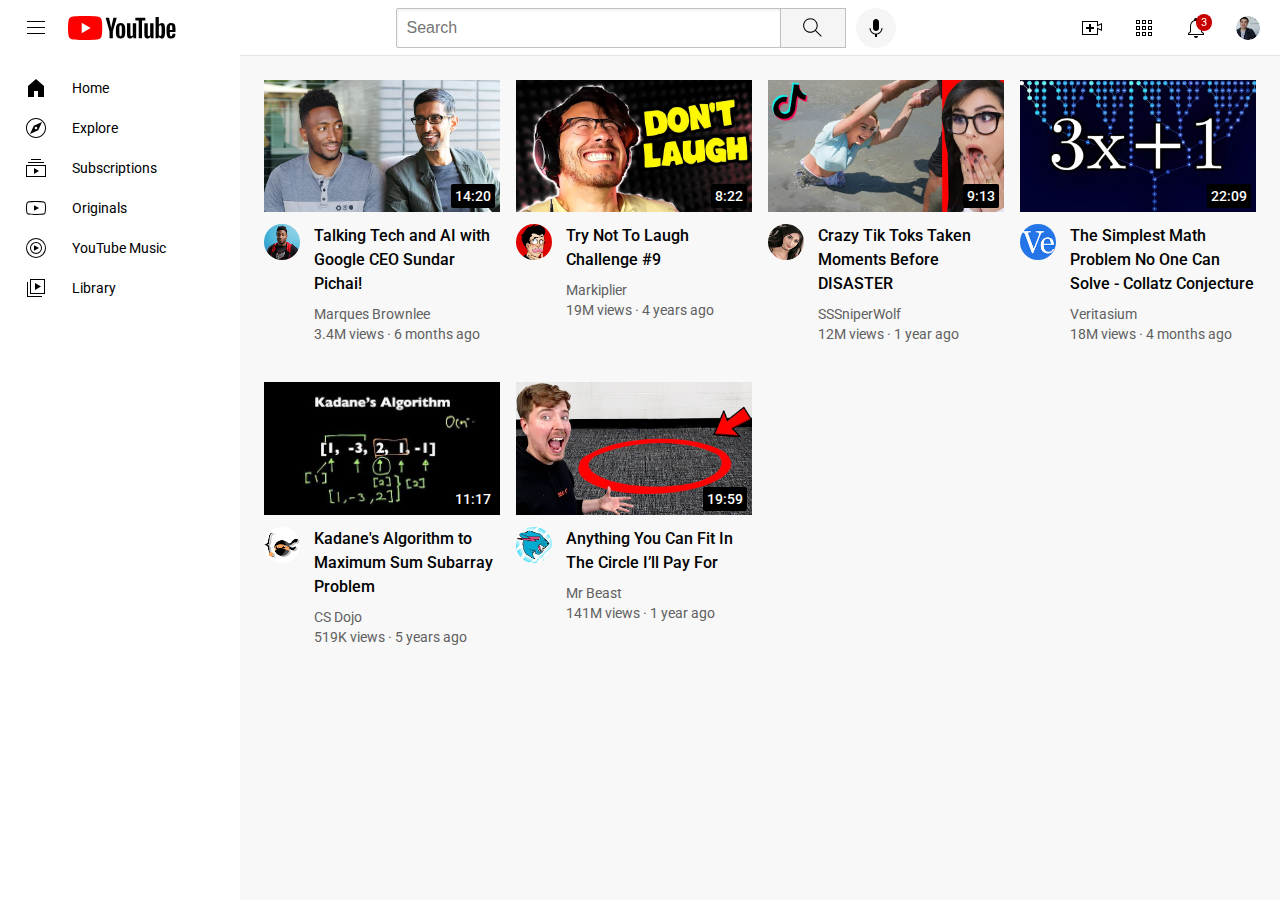
==== youtube.html @ f2cada15 "Initial upload" ====
<!DOCTYPE html>
<html>
	<head>
		<title>YouTube.com Clone</title>

		<link rel="preconnect" href="https://fonts.googleapis.com" />
		<link rel="preconnect" href="https://fonts.gstatic.com" crossorigin />
		<link
			href="https://fonts.googleapis.com/css2?family=Roboto:wght@400;500;700&display=swap"
			rel="stylesheet"
		/>

		<link rel="stylesheet" href="styles/general.css" />
		<link rel="stylesheet" href="styles/header.css" />
		<link rel="stylesheet" href="styles/sidebar.css" />
		<link rel="stylesheet" href="styles/video.css" />
	</head>
	<body>
		<header class="header">
			<div class="left-section">
				<img src="icons/hamburger-menu.svg" class="hamburger-menu" />
				<img src="icons/youtube-logo.svg" class="youtube-logo" />
			</div>
			<div class="middle-section">
				<input class="search-bar" type="text" placeholder="Search" />
				<button class="search-btn">
					<img class="search-icon" src="icons/search.svg" />
					<div class="tooltip">Search</div>
				</button>
				<!-- Put position absolute inside position relative to create tooltips -->
				<button class="voice-search-btn">
					<img class="voice-search-icon" src="icons/voice-search-icon.svg" />
					<div class="tooltip">Search with Your Voice</div>
				</button>
			</div>
			<div class="right-section">
				<div class="upload-icon-container">
					<img class="upload-icon" src="icons/upload.svg" />
					<div class="tooltip">Create</div>
				</div>

				<div class="youtube-apps-container">
					<img class="youtube-apps-icon" src="icons/youtube-apps.svg" />
					<div class="tooltip">YouTube Apps</div>
				</div>
				<div class="notifications-icon-container">
					<img class="notifications-icon" src="icons/notifications.svg" />
					<div class="notifications-count">3</div>
					<div class="tooltip">Notifications</div>
				</div>
				<div class="your-profile-container">
					<img
						class="current-user-picture"
						src="channel-pictures/my-channel.jpeg"
					/>
					<div class="tooltip">Your Account</div>
				</div>
			</div>
		</header>

		<nav class="sidebar">
			<div class="sidebar-link">
				<img src="icons/home.svg" />
				<div>Home</div>
			</div>
			<div class="sidebar-link">
				<img src="icons/explore.svg" />
				<div>Explore</div>
			</div>
			<div class="sidebar-link">
				<img src="icons/subscriptions.svg" />
				<div>Subscriptions</div>
			</div>
			<div class="sidebar-link">
				<img src="icons/originals.svg" />
				<div>Originals</div>
			</div>
			<div class="sidebar-link">
				<img src="icons/youtube-music.svg" />
				<div>YouTube Music</div>
			</div>
			<div class="sidebar-link">
				<img src="icons/library.svg" />
				<div>Library</div>
			</div>
		</nav>

		<main>
			<section class="main-grid">
				<a href="https://m.youtube.com/watch?v=n2RNcPRtAiY">
					<div class="video-preview">
						<div class="thumbnail-row">
							<img class="thumbnail" src="thumbnails/thumbnail-1.webp" />
							<div class="video-time">14:20</div>
						</div>
						<div class="video-info-grid">
							<div class="channel-picture">
								<div class="channel-picture-container">
									<img
										class="profile-picture"
										src="channel-pictures/channel-1.jpeg"
									/>
									<div class="tooltip">
										<img src="channel-pictures/channel-1.jpeg" />
										<div class="channel-info">
											<div class="tooltip-channel-name">Marques Brownlee</div>
											<div class="tooltip-channel-subs">15M subscribers</div>
										</div>
									</div>
								</div>
							</div>
							<div class="video-info">
								<p class="video-title">
									Talking Tech and AI with Google CEO Sundar Pichai!
								</p>
								<p class="video-author">Marques Brownlee</p>
								<p class="video-stats">3.4M views &#183; 6 months ago</p>
							</div>
						</div>
					</div>
				</a>

				<a href="https://www.youtube.com/watch?v=mP0RAo9SKZk">
					<div class="video-preview">
						<div class="thumbnail-row">
							<img class="thumbnail" src="thumbnails/thumbnail-2.webp" />
							<div class="video-time">8:22</div>
						</div>
						<div class="video-info-grid">
							<div class="channel-picture">
								<div class="channel-picture-container">
									<img
										class="profile-picture"
										src="channel-pictures/channel-2.jpeg"
									/>
									<div class="tooltip">
										<img src="channel-pictures/channel-2.jpeg" />
										<div class="channel-info">
											<div class="tooltip-channel-name">Markiplier</div>
											<div class="tooltip-channel-subs">3M subscribers</div>
										</div>
									</div>
								</div>
							</div>
							<div class="video-info">
								<p class="video-title">Try Not To Laugh Challenge #9</p>
								<p class="video-author">Markiplier</p>
								<p class="video-stats">19M views &#183; 4 years ago</p>
							</div>
						</div>
					</div>
				</a>

				<a href="https://m.youtube.com/watch?v=FgjPQQeTh1w">
					<div class="video-preview">
						<div class="thumbnail-row">
							<img class="thumbnail" src="thumbnails/thumbnail-3.webp" />
							<div class="video-time">9:13</div>
						</div>
						<div class="video-info-grid">
							<div class="channel-picture">
								<div class="channel-picture-container">
									<img
										class="profile-picture"
										src="channel-pictures/channel-3.jpeg"
									/>
									<div class="tooltip">
										<img src="channel-pictures/channel-3.jpeg" />
										<div class="channel-info">
											<div class="tooltip-channel-name">SSSniperWolf</div>
											<div class="tooltip-channel-subs">300k subscribers</div>
										</div>
									</div>
								</div>
							</div>
							<div class="video-info">
								<p class="video-title">
									Crazy Tik Toks Taken Moments Before DISASTER
								</p>
								<p class="video-author">SSSniperWolf</p>
								<p class="video-stats">12M views &#183; 1 year ago</p>
							</div>
						</div>
					</div>
				</a>

				<a href="https://m.youtube.com/watch?v=094y1Z2wpJg">
					<div class="video-preview">
						<div class="thumbnail-row">
							<img class="thumbnail" src="thumbnails/thumbnail-4.webp" />
							<div class="video-time">22:09</div>
						</div>
						<div class="video-info-grid">
							<div class="channel-picture">
								<div class="channel-picture-container">
									<img
										class="profile-picture"
										src="channel-pictures/channel-4.jpeg"
									/>
									<div class="tooltip">
										<img src="channel-pictures/channel-4.jpeg" />
										<div class="channel-info">
											<div class="tooltip-channel-name">Veritasium</div>
											<div class="tooltip-channel-subs">8.2M subscribers</div>
										</div>
									</div>
								</div>
							</div>
							<div class="video-info">
								<p class="video-title">
									The Simplest Math Problem No One Can Solve - Collatz
									Conjecture
								</p>
								<p class="video-author">Veritasium</p>
								<p class="video-stats">18M views &#183; 4 months ago</p>
							</div>
						</div>
					</div>
				</a>

				<a href="https://m.youtube.com/watch?v=86CQq3pKSUw"
					><div class="video-preview">
						<div class="thumbnail-row">
							<img class="thumbnail" src="thumbnails/thumbnail-5.webp" />
							<div class="video-time">11:17</div>
						</div>
						<div class="video-info-grid">
							<div class="channel-picture">
								<div class="channel-picture-container">
									<img
										class="profile-picture"
										src="channel-pictures/channel-5.jpeg"
									/>
									<div class="tooltip">
										<img src="channel-pictures/channel-5.jpeg" />
										<div class="channel-info">
											<div class="tooltip-channel-name">CS Dojo</div>
											<div class="tooltip-channel-subs">1.2M subscribers</div>
										</div>
									</div>
								</div>
							</div>
							<div class="video-info">
								<p class="video-title">
									Kadane's Algorithm to Maximum Sum Subarray Problem
								</p>
								<p class="video-author">CS Dojo</p>
								<p class="video-stats">519K views &#183; 5 years ago</p>
							</div>
						</div>
					</div>
				</a>

				<a href="https://m.youtube.com/watch?v=yXWw0_UfSFg">
					<div class="video-preview">
						<div class="thumbnail-row">
							<img class="thumbnail" src="thumbnails/thumbnail-6.webp" />
							<div class="video-time">19:59</div>
						</div>
						<div class="video-info-grid">
							<div class="channel-picture">
								<div class="channel-picture-container">
									<img
										class="profile-picture"
										src="channel-pictures/channel-6.jpeg"
									/>
									<div class="tooltip">
										<img src="channel-pictures/channel-6.jpeg" />
										<div class="channel-info">
											<div class="tooltip-channel-name">Mr Beast</div>
											<div class="tooltip-channel-subs">33M subscribers</div>
										</div>
									</div>
								</div>
							</div>
							<div class="video-info">
								<p class="video-title">
									Anything You Can Fit In The Circle I’ll Pay For
								</p>
								<p class="video-author">Mr Beast</p>
								<p class="video-stats">141M views &#183; 1 year ago</p>
							</div>
						</div>
					</div>
				</a>
			</section>
		</main>
	</body>
</html>
---- styles/general.css ----
p {
    margin-top: 0;
    margin-bottom: 0;
}

body {
    /* This style below will be inherited by the whole webpage */
    margin: 0;
    padding-top: 80px;
    padding-left: 96px;
    padding-right: 24px;
    background-color: rgb(248,248,248);
    font-family: Roboto, Arial;
}

@media (min-width: 1200.1px) {
    body {
      margin-left: 168px;
    }
  }
---- styles/header.css ----
.header {
  height: 55px;
  display: flex;
  flex-direction: row;
  justify-content: space-between;
  position: fixed;
  top: 0;
  left: 0;
  right: 0;
  height: 55px;
  background-color: white;
  border-bottom-width: 1px;
  border-bottom-style: solid;
  border-bottom-color: rgb(228,228,228);
  z-index: 100;
}

.left-section {
  display: flex;
  align-items: center;
}

.hamburger-menu {
  height: 24px;
  margin-left: 24px;
  margin-right: 20px;
}

.youtube-logo {
  height: 24px;
}

.middle-section {
  flex: 1;
  margin-left: 70px;
  margin-right: 35px;
  max-width: 500px;
  display: flex;
  align-items: center;
}

.search-bar {
  flex: 1;
  height: 36px;
  padding-left: 10px;
  font-size: 16px;
  border: 1px solid rgb(192,192,192);
  border-radius: 2px;
  box-shadow: inset 1px 2px 3px rgba(0, 0, 0, 0.05);
  width: 0;
}

.search-bar::placeholder {
  font-size: 16px;
}

.search-icon {
  height: 25px;
}

.search-btn {
  height: 40px;
  width: 66px;
  background-color: rgb(245, 245, 245);
  border-width: 1px;
  border-style: solid;
  border-color: rgb(192, 192, 192);
  margin-left: -1px;
  margin-right: 10px;
  cursor: pointer;
}

.search-btn,
.voice-search-btn,
.upload-icon-container,
.youtube-apps-container,
.notifications-icon-container,
.your-profile-container {
  display: flex;
  position: relative;
  justify-content: center;
  align-items: center;
  cursor: pointer;
}


.search-btn .tooltip,
.voice-search-btn .tooltip,
.upload-icon-container .tooltip,
.youtube-apps-container .tooltip,
.notifications-icon-container .tooltip,
.your-profile-container .tooltip
 {
  position: absolute;
  background-color: gray;
  color: white;
  padding: 4px 8px;
  border-radius: 2px;
  font-size: 12px;
  bottom: -30px;
  opacity: 0;
  transition: opacity 0.15s;
  pointer-events: none;
  white-space: nowrap;
  font-family: Roboto, Arial;
}

.search-btn:hover .tooltip,
.voice-search-btn:hover .tooltip,
.upload-icon-container:hover .tooltip,
.youtube-apps-container:hover .tooltip,
.notifications-icon-container:hover .tooltip,
.your-profile-container:hover .tooltip {
  opacity: 1;
}


.voice-search-icon {
    height: 24px;
}

.voice-search-btn {
  height: 40px;
  width: 40px;
  border-radius: 20px;
  border: none;
  background-color: rgb(245,245,245);
}

.right-section {
  width: 180px;
  margin-right: 20px;
  display: flex;
  align-items: center;
  justify-content: space-between;
  flex-shrink: 0;
}

.upload-icon {
    height: 24px;
}

.youtube-apps-icon {
    height: 24px;
}

.notifications-count {
  position: absolute;
  top: -2px;
  right: -4px;
  background-color: rgb(200,0,0);
  color: white;
  font-size: 11px;
  padding: 2px 5px;
  border-radius: 25px;
}

.notifications-icon {
    height: 24px;
}

.current-user-picture {
    height: 24px;
    border-radius: 12px;
}
---- styles/sidebar.css ----
@media (max-width: 1200px) {
  .sidebar {
    position: fixed;
    left: 0;
    bottom: 0;
    top: 55px;
    background-color: white;
    width: 72px;
    z-index: 200;
    padding-top: 5px;
  }

  .sidebar-link {
    height: 74px;
    display: flex;
    justify-content: center;
    align-items: center;
    flex-direction: column;
    cursor: pointer;
  }

  .sidebar-link:hover {
    background-color: rgb(235, 235, 235);
  }

  .sidebar-link img {
    height: 24px;
    margin-bottom: 4px;
  }

  .sidebar-link div {
    font-family: Roboto, Arial;
    font-size: 10px;
  }
}

@media (min-width: 1200.1px) {
  .sidebar {
    position: fixed;
    left: 0;
    bottom: 0;
    top: 55px;
    background-color: white;
    width: 240px;
    z-index: 200;
    padding-top: 13px;
  }

  .sidebar-link {
    display: flex;
    align-items: center;
    cursor: pointer;
    padding: 8px 24px;
  }

  .sidebar-link:hover {
    background-color: rgb(235, 235, 235);
  }

  .sidebar-link img {
    height: 24px;
    margin-right: 24px;
  }

  .sidebar-link div {
    font-family: Roboto, Arial;
    font-size: 14px;
  }
}
---- styles/video.css ----
.main-grid {
    display: grid;
    grid-template-columns: 1fr 1fr 1fr;
    column-gap: 16px;
    row-gap: 40px;
}

@media (max-width: 750px) {
    .main-grid {
        grid-template-columns: 1fr 1fr;
    }
}

@media (min-width: 751px) and (max-width: 999px) {
    .main-grid {
        grid-template-columns: 1fr 1fr 1fr;
    }
}

@media (min-width: 1000px) {
    .main-grid {
        grid-template-columns: 1fr 1fr 1fr 1fr;
    }
}


.main-grid a, 
.main-grid a:visited, 
.main-grid a:active, 
.main-grid a:hover {
    color: #000000;
    text-decoration: none;
}


.thumbnail {
    width: 100%;
}

.thumbnail-row {
    margin-bottom: 8px;
    position: relative;
}

.video-time {
    position: absolute;
    background-color: rgba(0,0,0);
    color: white;
    right: 5px;
    bottom: 8px;
    font-size: 12px;
    font-weight: 500;
    padding: 4px;
    border-radius: 2px;
}

.video-info-grid {
    display: grid;
    grid-template-columns: 50px 1fr;
}

.profile-picture {
    width: 36px;
    border-radius: 50px;
}

.video-title {
    margin-top: 0;
    font-size: 14px;
    font-weight: 500;
    line-height: 20px;
    margin-bottom: 10px;
}

.video-author,
.video-stats {
    font-size: 12px;
    color: rgb(96, 96, 96);
}

.video-author {
    margin-bottom: 4px;
}

.channel-picture-container {
    display: inline-block;
    position: relative;
    justify-content: center;
    align-items: center;
}



.channel-picture-container .tooltip {
    border: none;
    position: absolute;
    top: 45px;
    display: flex;
    align-items: center;
    justify-content: center;
    column-gap: 10px;
    background-color: white;
    padding: 12px;
    border-radius: 5px;
    box-shadow: 0 0 10px rgba(0,0,0, 0.30);
    z-index: 102;
    pointer-events: none;
    opacity: 0;
    transition: opacity 0.15s;
}

.tooltip img {
    width: 50px;
    border-radius: 50px;
}

.tooltip .channel-info {
    white-space: nowrap;
}

.tooltip-channel-name {
    font-weight: bold;
    margin-bottom: 4px;
}

.tooltip-channel-subs {
    color: rgb(102, 102, 102);
}

.channel-picture-container:hover .tooltip {
    opacity: 1;
}

@media (min-width: 1001px) {
    .video-title {
        font-size: 16px;
        line-height: 24px;
    }
}

@media (min-width: 1001px) {
    .video-author,
    .video-stats,
    .video-time
     {
        font-size: 14px;
    }
  }
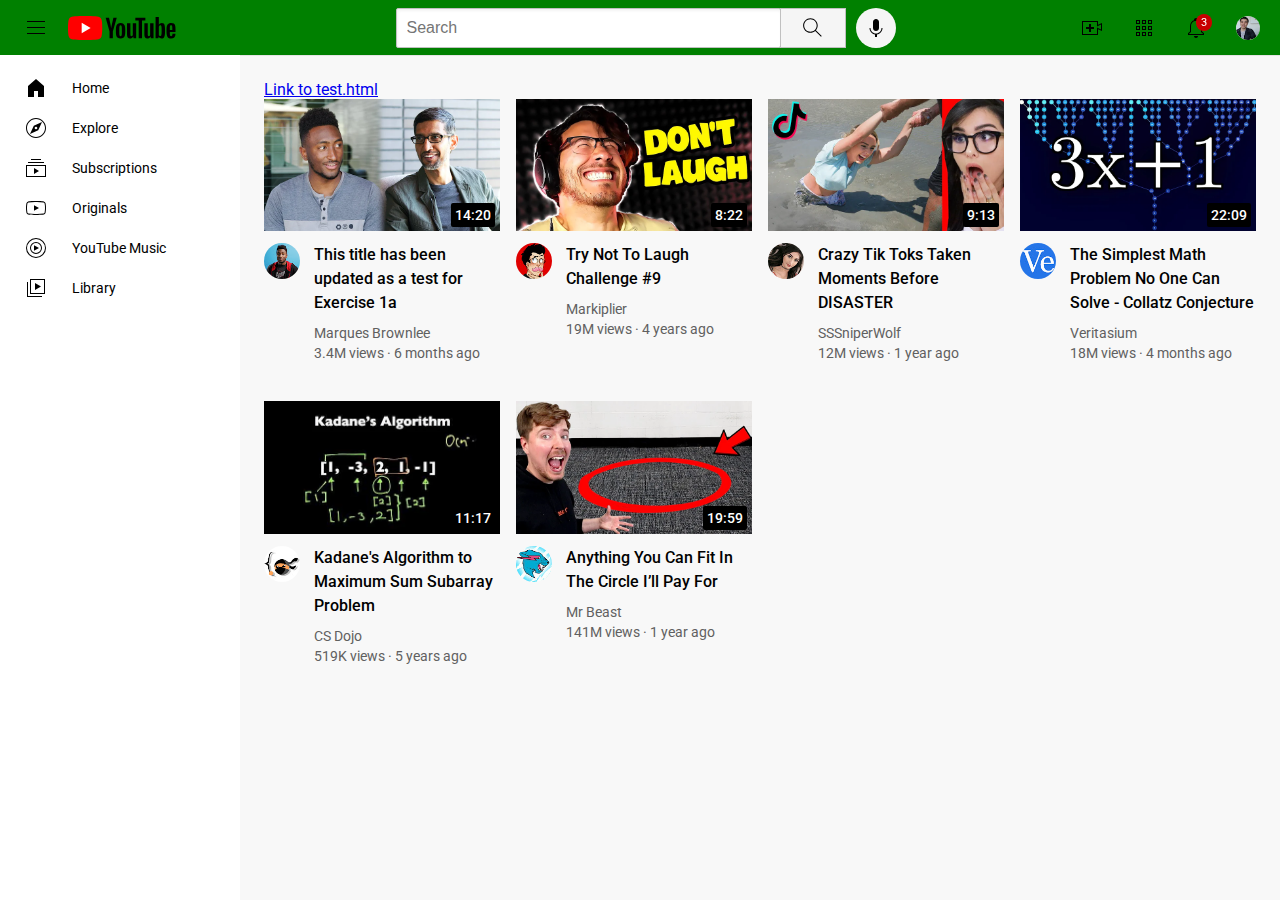
==== commit b1afdc17: "Test page made to be the home/index" ====
--- a/youtube.html
+++ b/youtube.html
@@ -1,289 +1,290 @@
-<!DOCTYPE html>
-<html>
-	<head>
-		<title>YouTube.com Clone</title>
-
-		<link rel="preconnect" href="https://fonts.googleapis.com" />
-		<link rel="preconnect" href="https://fonts.gstatic.com" crossorigin />
-		<link
-			href="https://fonts.googleapis.com/css2?family=Roboto:wght@400;500;700&display=swap"
-			rel="stylesheet"
-		/>
-
-		<link rel="stylesheet" href="styles/general.css" />
-		<link rel="stylesheet" href="styles/header.css" />
-		<link rel="stylesheet" href="styles/sidebar.css" />
-		<link rel="stylesheet" href="styles/video.css" />
-	</head>
-	<body>
-		<header class="header">
-			<div class="left-section">
-				<img src="icons/hamburger-menu.svg" class="hamburger-menu" />
-				<img src="icons/youtube-logo.svg" class="youtube-logo" />
-			</div>
-			<div class="middle-section">
-				<input class="search-bar" type="text" placeholder="Search" />
-				<button class="search-btn">
-					<img class="search-icon" src="icons/search.svg" />
-					<div class="tooltip">Search</div>
-				</button>
-				<!-- Put position absolute inside position relative to create tooltips -->
-				<button class="voice-search-btn">
-					<img class="voice-search-icon" src="icons/voice-search-icon.svg" />
-					<div class="tooltip">Search with Your Voice</div>
-				</button>
-			</div>
-			<div class="right-section">
-				<div class="upload-icon-container">
-					<img class="upload-icon" src="icons/upload.svg" />
-					<div class="tooltip">Create</div>
-				</div>
-
-				<div class="youtube-apps-container">
-					<img class="youtube-apps-icon" src="icons/youtube-apps.svg" />
-					<div class="tooltip">YouTube Apps</div>
-				</div>
-				<div class="notifications-icon-container">
-					<img class="notifications-icon" src="icons/notifications.svg" />
-					<div class="notifications-count">3</div>
-					<div class="tooltip">Notifications</div>
-				</div>
-				<div class="your-profile-container">
-					<img
-						class="current-user-picture"
-						src="channel-pictures/my-channel.jpeg"
-					/>
-					<div class="tooltip">Your Account</div>
-				</div>
-			</div>
-		</header>
-
-		<nav class="sidebar">
-			<div class="sidebar-link">
-				<img src="icons/home.svg" />
-				<div>Home</div>
-			</div>
-			<div class="sidebar-link">
-				<img src="icons/explore.svg" />
-				<div>Explore</div>
-			</div>
-			<div class="sidebar-link">
-				<img src="icons/subscriptions.svg" />
-				<div>Subscriptions</div>
-			</div>
-			<div class="sidebar-link">
-				<img src="icons/originals.svg" />
-				<div>Originals</div>
-			</div>
-			<div class="sidebar-link">
-				<img src="icons/youtube-music.svg" />
-				<div>YouTube Music</div>
-			</div>
-			<div class="sidebar-link">
-				<img src="icons/library.svg" />
-				<div>Library</div>
-			</div>
-		</nav>
-
-		<main>
-			<section class="main-grid">
-				<a href="https://m.youtube.com/watch?v=n2RNcPRtAiY">
-					<div class="video-preview">
-						<div class="thumbnail-row">
-							<img class="thumbnail" src="thumbnails/thumbnail-1.webp" />
-							<div class="video-time">14:20</div>
-						</div>
-						<div class="video-info-grid">
-							<div class="channel-picture">
-								<div class="channel-picture-container">
-									<img
-										class="profile-picture"
-										src="channel-pictures/channel-1.jpeg"
-									/>
-									<div class="tooltip">
-										<img src="channel-pictures/channel-1.jpeg" />
-										<div class="channel-info">
-											<div class="tooltip-channel-name">Marques Brownlee</div>
-											<div class="tooltip-channel-subs">15M subscribers</div>
-										</div>
-									</div>
-								</div>
-							</div>
-							<div class="video-info">
-								<p class="video-title">
-									Talking Tech and AI with Google CEO Sundar Pichai!
-								</p>
-								<p class="video-author">Marques Brownlee</p>
-								<p class="video-stats">3.4M views &#183; 6 months ago</p>
-							</div>
-						</div>
-					</div>
-				</a>
-
-				<a href="https://www.youtube.com/watch?v=mP0RAo9SKZk">
-					<div class="video-preview">
-						<div class="thumbnail-row">
-							<img class="thumbnail" src="thumbnails/thumbnail-2.webp" />
-							<div class="video-time">8:22</div>
-						</div>
-						<div class="video-info-grid">
-							<div class="channel-picture">
-								<div class="channel-picture-container">
-									<img
-										class="profile-picture"
-										src="channel-pictures/channel-2.jpeg"
-									/>
-									<div class="tooltip">
-										<img src="channel-pictures/channel-2.jpeg" />
-										<div class="channel-info">
-											<div class="tooltip-channel-name">Markiplier</div>
-											<div class="tooltip-channel-subs">3M subscribers</div>
-										</div>
-									</div>
-								</div>
-							</div>
-							<div class="video-info">
-								<p class="video-title">Try Not To Laugh Challenge #9</p>
-								<p class="video-author">Markiplier</p>
-								<p class="video-stats">19M views &#183; 4 years ago</p>
-							</div>
-						</div>
-					</div>
-				</a>
-
-				<a href="https://m.youtube.com/watch?v=FgjPQQeTh1w">
-					<div class="video-preview">
-						<div class="thumbnail-row">
-							<img class="thumbnail" src="thumbnails/thumbnail-3.webp" />
-							<div class="video-time">9:13</div>
-						</div>
-						<div class="video-info-grid">
-							<div class="channel-picture">
-								<div class="channel-picture-container">
-									<img
-										class="profile-picture"
-										src="channel-pictures/channel-3.jpeg"
-									/>
-									<div class="tooltip">
-										<img src="channel-pictures/channel-3.jpeg" />
-										<div class="channel-info">
-											<div class="tooltip-channel-name">SSSniperWolf</div>
-											<div class="tooltip-channel-subs">300k subscribers</div>
-										</div>
-									</div>
-								</div>
-							</div>
-							<div class="video-info">
-								<p class="video-title">
-									Crazy Tik Toks Taken Moments Before DISASTER
-								</p>
-								<p class="video-author">SSSniperWolf</p>
-								<p class="video-stats">12M views &#183; 1 year ago</p>
-							</div>
-						</div>
-					</div>
-				</a>
-
-				<a href="https://m.youtube.com/watch?v=094y1Z2wpJg">
-					<div class="video-preview">
-						<div class="thumbnail-row">
-							<img class="thumbnail" src="thumbnails/thumbnail-4.webp" />
-							<div class="video-time">22:09</div>
-						</div>
-						<div class="video-info-grid">
-							<div class="channel-picture">
-								<div class="channel-picture-container">
-									<img
-										class="profile-picture"
-										src="channel-pictures/channel-4.jpeg"
-									/>
-									<div class="tooltip">
-										<img src="channel-pictures/channel-4.jpeg" />
-										<div class="channel-info">
-											<div class="tooltip-channel-name">Veritasium</div>
-											<div class="tooltip-channel-subs">8.2M subscribers</div>
-										</div>
-									</div>
-								</div>
-							</div>
-							<div class="video-info">
-								<p class="video-title">
-									The Simplest Math Problem No One Can Solve - Collatz
-									Conjecture
-								</p>
-								<p class="video-author">Veritasium</p>
-								<p class="video-stats">18M views &#183; 4 months ago</p>
-							</div>
-						</div>
-					</div>
-				</a>
-
-				<a href="https://m.youtube.com/watch?v=86CQq3pKSUw"
-					><div class="video-preview">
-						<div class="thumbnail-row">
-							<img class="thumbnail" src="thumbnails/thumbnail-5.webp" />
-							<div class="video-time">11:17</div>
-						</div>
-						<div class="video-info-grid">
-							<div class="channel-picture">
-								<div class="channel-picture-container">
-									<img
-										class="profile-picture"
-										src="channel-pictures/channel-5.jpeg"
-									/>
-									<div class="tooltip">
-										<img src="channel-pictures/channel-5.jpeg" />
-										<div class="channel-info">
-											<div class="tooltip-channel-name">CS Dojo</div>
-											<div class="tooltip-channel-subs">1.2M subscribers</div>
-										</div>
-									</div>
-								</div>
-							</div>
-							<div class="video-info">
-								<p class="video-title">
-									Kadane's Algorithm to Maximum Sum Subarray Problem
-								</p>
-								<p class="video-author">CS Dojo</p>
-								<p class="video-stats">519K views &#183; 5 years ago</p>
-							</div>
-						</div>
-					</div>
-				</a>
-
-				<a href="https://m.youtube.com/watch?v=yXWw0_UfSFg">
-					<div class="video-preview">
-						<div class="thumbnail-row">
-							<img class="thumbnail" src="thumbnails/thumbnail-6.webp" />
-							<div class="video-time">19:59</div>
-						</div>
-						<div class="video-info-grid">
-							<div class="channel-picture">
-								<div class="channel-picture-container">
-									<img
-										class="profile-picture"
-										src="channel-pictures/channel-6.jpeg"
-									/>
-									<div class="tooltip">
-										<img src="channel-pictures/channel-6.jpeg" />
-										<div class="channel-info">
-											<div class="tooltip-channel-name">Mr Beast</div>
-											<div class="tooltip-channel-subs">33M subscribers</div>
-										</div>
-									</div>
-								</div>
-							</div>
-							<div class="video-info">
-								<p class="video-title">
-									Anything You Can Fit In The Circle I’ll Pay For
-								</p>
-								<p class="video-author">Mr Beast</p>
-								<p class="video-stats">141M views &#183; 1 year ago</p>
-							</div>
-						</div>
-					</div>
-				</a>
-			</section>
-		</main>
-	</body>
-</html>
+<!DOCTYPE html>
+<html>
+	<head>
+		<title>YouTube.com Clone</title>
+
+		<link rel="preconnect" href="https://fonts.googleapis.com" />
+		<link rel="preconnect" href="https://fonts.gstatic.com" crossorigin />
+		<link
+			href="https://fonts.googleapis.com/css2?family=Roboto:wght@400;500;700&display=swap"
+			rel="stylesheet"
+		/>
+
+		<link rel="stylesheet" href="styles/general.css" />
+		<link rel="stylesheet" href="styles/header.css" />
+		<link rel="stylesheet" href="styles/sidebar.css" />
+		<link rel="stylesheet" href="styles/video.css" />
+	</head>
+	<body>
+		<header class="header">
+			<div class="left-section">
+				<img src="icons/hamburger-menu.svg" class="hamburger-menu" />
+				<img src="icons/youtube-logo.svg" class="youtube-logo" />
+			</div>
+			<div class="middle-section">
+				<input class="search-bar" type="text" placeholder="Search" />
+				<button class="search-btn">
+					<img class="search-icon" src="icons/search.svg" />
+					<div class="tooltip">Search</div>
+				</button>
+				<!-- Put position absolute inside position relative to create tooltips -->
+				<button class="voice-search-btn">
+					<img class="voice-search-icon" src="icons/voice-search-icon.svg" />
+					<div class="tooltip">Search with Your Voice</div>
+				</button>
+			</div>
+			<div class="right-section">
+				<div class="upload-icon-container">
+					<img class="upload-icon" src="icons/upload.svg" />
+					<div class="tooltip">Create</div>
+				</div>
+
+				<div class="youtube-apps-container">
+					<img class="youtube-apps-icon" src="icons/youtube-apps.svg" />
+					<div class="tooltip">YouTube Apps</div>
+				</div>
+				<div class="notifications-icon-container">
+					<img class="notifications-icon" src="icons/notifications.svg" />
+					<div class="notifications-count">3</div>
+					<div class="tooltip">Notifications</div>
+				</div>
+				<div class="your-profile-container">
+					<img
+						class="current-user-picture"
+						src="channel-pictures/my-channel.jpeg"
+					/>
+					<div class="tooltip">Your Account</div>
+				</div>
+			</div>
+		</header>
+
+		<nav class="sidebar">
+			<div class="sidebar-link">
+				<img src="icons/home.svg" />
+				<div>Home</div>
+			</div>
+			<div class="sidebar-link">
+				<img src="icons/explore.svg" />
+				<div>Explore</div>
+			</div>
+			<div class="sidebar-link">
+				<img src="icons/subscriptions.svg" />
+				<div>Subscriptions</div>
+			</div>
+			<div class="sidebar-link">
+				<img src="icons/originals.svg" />
+				<div>Originals</div>
+			</div>
+			<div class="sidebar-link">
+				<img src="icons/youtube-music.svg" />
+				<div>YouTube Music</div>
+			</div>
+			<div class="sidebar-link">
+				<img src="icons/library.svg" />
+				<div>Library</div>
+			</div>
+		</nav>
+
+		<main>
+			<a href="https://ellisbirch.github.io/supersimple-website/test.html">Link to test.html</a>
+			<section class="main-grid">
+				<a href="https://m.youtube.com/watch?v=n2RNcPRtAiY">
+					<div class="video-preview">
+						<div class="thumbnail-row">
+							<img class="thumbnail" src="thumbnails/thumbnail-1.webp" />
+							<div class="video-time">14:20</div>
+						</div>
+						<div class="video-info-grid">
+							<div class="channel-picture">
+								<div class="channel-picture-container">
+									<img
+										class="profile-picture"
+										src="channel-pictures/channel-1.jpeg"
+									/>
+									<div class="tooltip">
+										<img src="channel-pictures/channel-1.jpeg" />
+										<div class="channel-info">
+											<div class="tooltip-channel-name">Marques Brownlee</div>
+											<div class="tooltip-channel-subs">15M subscribers</div>
+										</div>
+									</div>
+								</div>
+							</div>
+							<div class="video-info">
+								<p class="video-title">
+									This title has been updated as a test for Exercise 1a
+								</p>
+								<p class="video-author">Marques Brownlee</p>
+								<p class="video-stats">3.4M views &#183; 6 months ago</p>
+							</div>
+						</div>
+					</div>
+				</a>
+
+				<a href="https://www.youtube.com/watch?v=mP0RAo9SKZk">
+					<div class="video-preview">
+						<div class="thumbnail-row">
+							<img class="thumbnail" src="thumbnails/thumbnail-2.webp" />
+							<div class="video-time">8:22</div>
+						</div>
+						<div class="video-info-grid">
+							<div class="channel-picture">
+								<div class="channel-picture-container">
+									<img
+										class="profile-picture"
+										src="channel-pictures/channel-2.jpeg"
+									/>
+									<div class="tooltip">
+										<img src="channel-pictures/channel-2.jpeg" />
+										<div class="channel-info">
+											<div class="tooltip-channel-name">Markiplier</div>
+											<div class="tooltip-channel-subs">3M subscribers</div>
+										</div>
+									</div>
+								</div>
+							</div>
+							<div class="video-info">
+								<p class="video-title">Try Not To Laugh Challenge #9</p>
+								<p class="video-author">Markiplier</p>
+								<p class="video-stats">19M views &#183; 4 years ago</p>
+							</div>
+						</div>
+					</div>
+				</a>
+
+				<a href="https://m.youtube.com/watch?v=FgjPQQeTh1w">
+					<div class="video-preview">
+						<div class="thumbnail-row">
+							<img class="thumbnail" src="thumbnails/thumbnail-3.webp" />
+							<div class="video-time">9:13</div>
+						</div>
+						<div class="video-info-grid">
+							<div class="channel-picture">
+								<div class="channel-picture-container">
+									<img
+										class="profile-picture"
+										src="channel-pictures/channel-3.jpeg"
+									/>
+									<div class="tooltip">
+										<img src="channel-pictures/channel-3.jpeg" />
+										<div class="channel-info">
+											<div class="tooltip-channel-name">SSSniperWolf</div>
+											<div class="tooltip-channel-subs">300k subscribers</div>
+										</div>
+									</div>
+								</div>
+							</div>
+							<div class="video-info">
+								<p class="video-title">
+									Crazy Tik Toks Taken Moments Before DISASTER
+								</p>
+								<p class="video-author">SSSniperWolf</p>
+								<p class="video-stats">12M views &#183; 1 year ago</p>
+							</div>
+						</div>
+					</div>
+				</a>
+
+				<a href="https://m.youtube.com/watch?v=094y1Z2wpJg">
+					<div class="video-preview">
+						<div class="thumbnail-row">
+							<img class="thumbnail" src="thumbnails/thumbnail-4.webp" />
+							<div class="video-time">22:09</div>
+						</div>
+						<div class="video-info-grid">
+							<div class="channel-picture">
+								<div class="channel-picture-container">
+									<img
+										class="profile-picture"
+										src="channel-pictures/channel-4.jpeg"
+									/>
+									<div class="tooltip">
+										<img src="channel-pictures/channel-4.jpeg" />
+										<div class="channel-info">
+											<div class="tooltip-channel-name">Veritasium</div>
+											<div class="tooltip-channel-subs">8.2M subscribers</div>
+										</div>
+									</div>
+								</div>
+							</div>
+							<div class="video-info">
+								<p class="video-title">
+									The Simplest Math Problem No One Can Solve - Collatz
+									Conjecture
+								</p>
+								<p class="video-author">Veritasium</p>
+								<p class="video-stats">18M views &#183; 4 months ago</p>
+							</div>
+						</div>
+					</div>
+				</a>
+
+				<a href="https://m.youtube.com/watch?v=86CQq3pKSUw"
+					><div class="video-preview">
+						<div class="thumbnail-row">
+							<img class="thumbnail" src="thumbnails/thumbnail-5.webp" />
+							<div class="video-time">11:17</div>
+						</div>
+						<div class="video-info-grid">
+							<div class="channel-picture">
+								<div class="channel-picture-container">
+									<img
+										class="profile-picture"
+										src="channel-pictures/channel-5.jpeg"
+									/>
+									<div class="tooltip">
+										<img src="channel-pictures/channel-5.jpeg" />
+										<div class="channel-info">
+											<div class="tooltip-channel-name">CS Dojo</div>
+											<div class="tooltip-channel-subs">1.2M subscribers</div>
+										</div>
+									</div>
+								</div>
+							</div>
+							<div class="video-info">
+								<p class="video-title">
+									Kadane's Algorithm to Maximum Sum Subarray Problem
+								</p>
+								<p class="video-author">CS Dojo</p>
+								<p class="video-stats">519K views &#183; 5 years ago</p>
+							</div>
+						</div>
+					</div>
+				</a>
+
+				<a href="https://m.youtube.com/watch?v=yXWw0_UfSFg">
+					<div class="video-preview">
+						<div class="thumbnail-row">
+							<img class="thumbnail" src="thumbnails/thumbnail-6.webp" />
+							<div class="video-time">19:59</div>
+						</div>
+						<div class="video-info-grid">
+							<div class="channel-picture">
+								<div class="channel-picture-container">
+									<img
+										class="profile-picture"
+										src="channel-pictures/channel-6.jpeg"
+									/>
+									<div class="tooltip">
+										<img src="channel-pictures/channel-6.jpeg" />
+										<div class="channel-info">
+											<div class="tooltip-channel-name">Mr Beast</div>
+											<div class="tooltip-channel-subs">33M subscribers</div>
+										</div>
+									</div>
+								</div>
+							</div>
+							<div class="video-info">
+								<p class="video-title">
+									Anything You Can Fit In The Circle I’ll Pay For
+								</p>
+								<p class="video-author">Mr Beast</p>
+								<p class="video-stats">141M views &#183; 1 year ago</p>
+							</div>
+						</div>
+					</div>
+				</a>
+			</section>
+		</main>
+	</body>
+</html>
--- a/styles/header.css
+++ b/styles/header.css
@@ -8,7 +8,7 @@
   left: 0;
   right: 0;
   height: 55px;
-  background-color: white;
+  background-color: green;
   border-bottom-width: 1px;
   border-bottom-style: solid;
   border-bottom-color: rgb(228,228,228);
